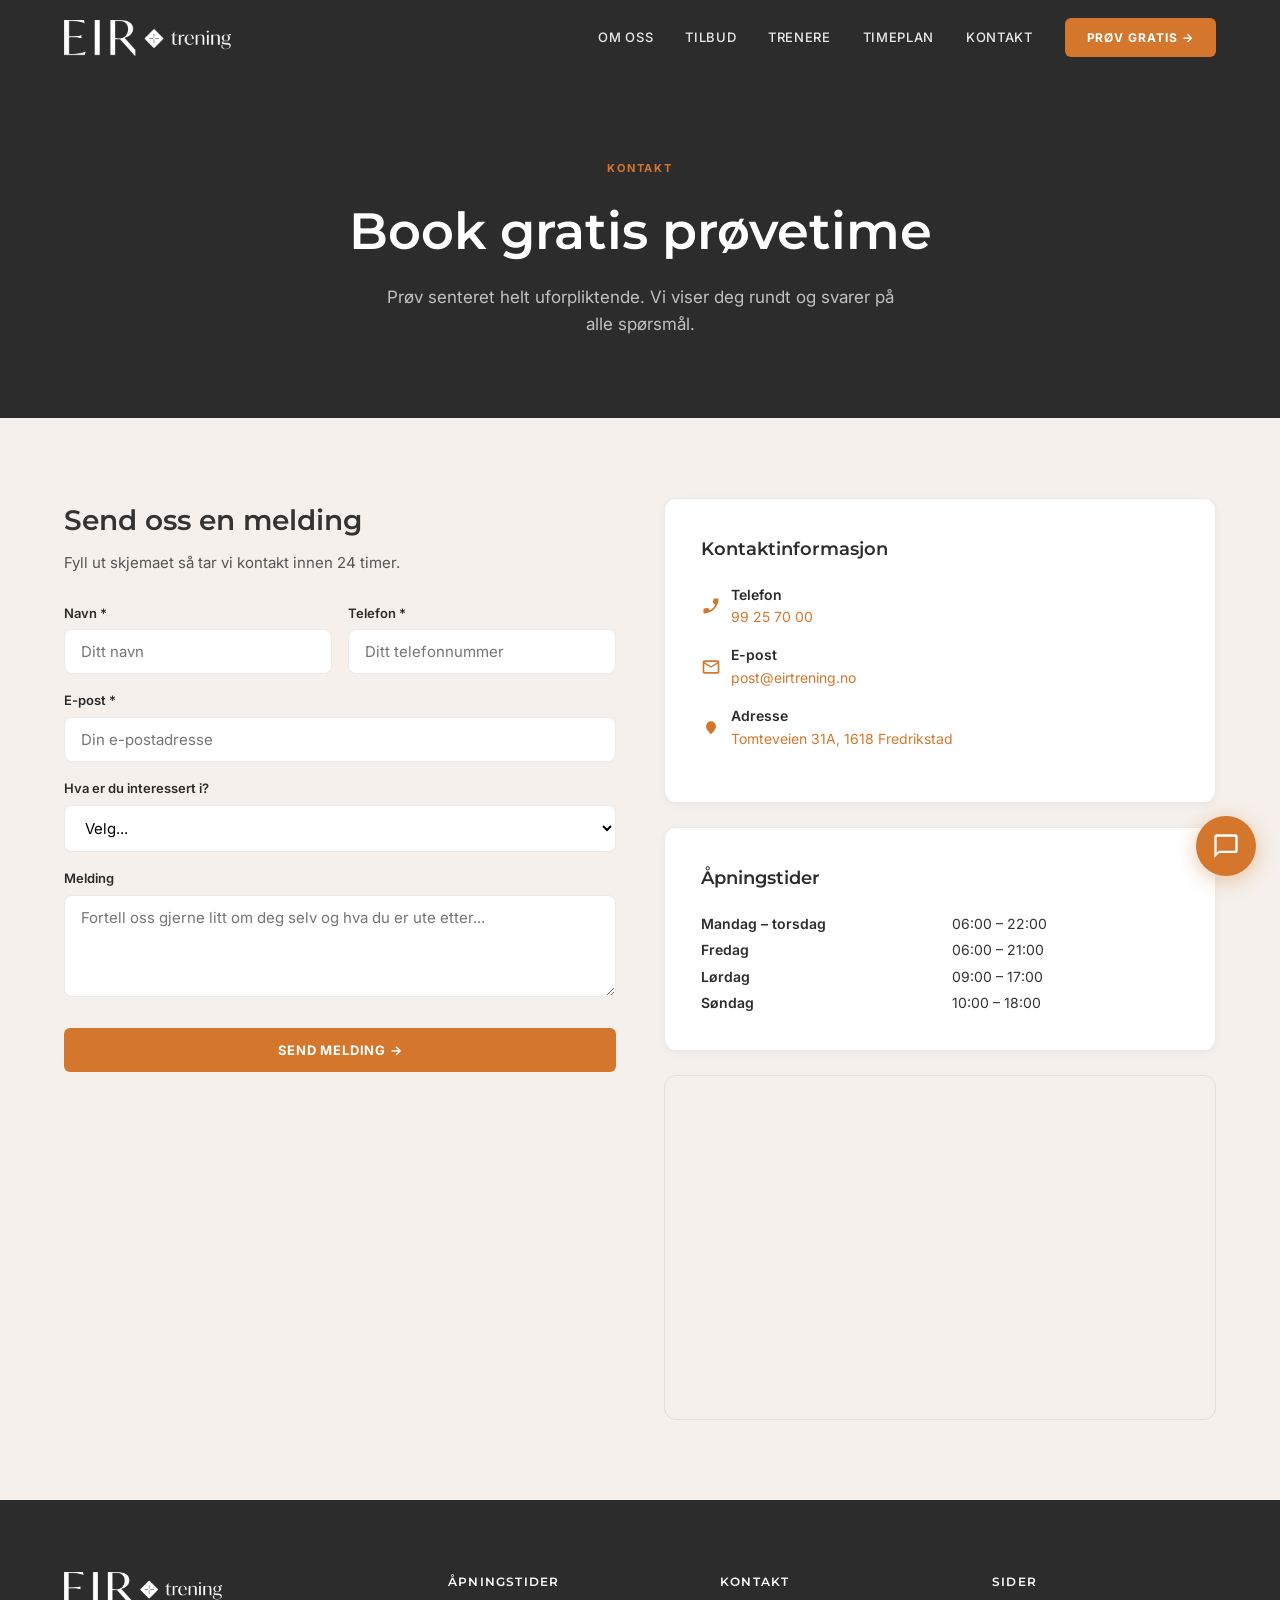
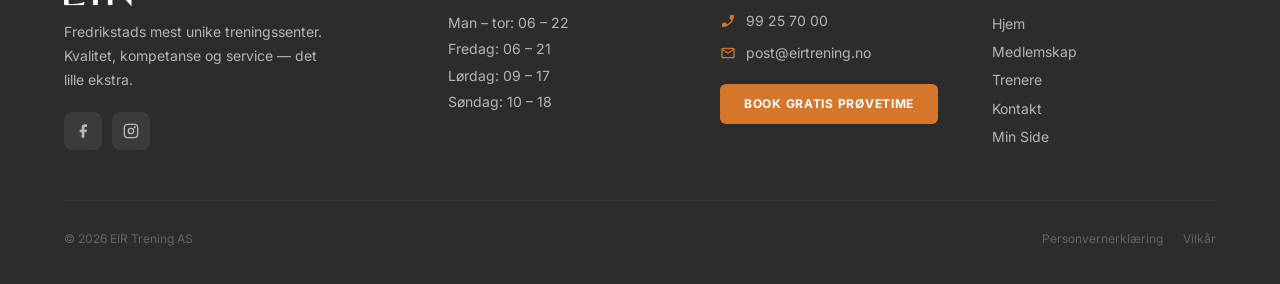
==== kontakt.html @ ba1e7f16 "Initial commit: EIR Trening website Premium gym website with homepage, pricing comparison, trainers " ====
<!DOCTYPE html>
<html lang="nb">
<head>
  <meta charset="UTF-8">
  <meta name="viewport" content="width=device-width, initial-scale=1.0">
  <title>Kontakt oss — EIR Trening</title>
  <meta name="description" content="Kontakt EIR Trening for gratis prøvetime og omvisning. Telefon 99 25 70 00. Tomteveien 31A, 1618 Fredrikstad.">
  <link rel="preconnect" href="https://fonts.googleapis.com">
  <link rel="preconnect" href="https://fonts.gstatic.com" crossorigin>
  <link href="https://fonts.googleapis.com/css2?family=Inter:wght@300;400;500;600;700&family=Montserrat:wght@400;500;600;700&display=swap" rel="stylesheet">
  <link rel="stylesheet" href="styles.css">
</head>
<body>

  <!-- NAVIGATION -->
  <nav class="nav scrolled" id="nav">
    <div class="nav-inner">
      <a href="index.html" class="nav-logo"><img src="eir logo.png" alt="EIR Trening"></a>
      <div class="nav-links" id="navLinks">
        <a href="index.html#om">Om oss</a>
        <a href="tilbud.html">Tilbud</a>
        <a href="trenere.html">Trenere</a>
        <a href="index.html#timeplan">Timeplan</a>
        <a href="kontakt.html">Kontakt</a>
        <a href="kontakt.html" class="nav-cta">Prøv gratis →</a>
      </div>
      <button class="nav-toggle" id="navToggle" aria-label="Meny"><span></span><span></span><span></span></button>
    </div>
  </nav>

  <!-- PAGE HERO -->
  <section class="page-hero">
    <div class="container">
      <span class="section-label" style="color:var(--orange)">Kontakt</span>
      <h1>Book gratis prøvetime</h1>
      <p>Prøv senteret helt uforpliktende. Vi viser deg rundt og svarer på alle spørsmål.</p>
    </div>
  </section>

  <!-- CONTACT SECTION -->
  <section class="contact-section">
    <div class="container">
      <div class="contact-grid">
        <!-- Form -->
        <div class="fade-up">
          <h2 style="font-family:var(--font-heading);font-size:28px;font-weight:600;margin-bottom:8px">Send oss en melding</h2>
          <p style="font-size:15px;color:var(--dark-soft);margin-bottom:28px">Fyll ut skjemaet så tar vi kontakt innen 24 timer.</p>
          <form class="contact-form" action="https://formspree.io/f/placeholder" method="POST">
            <div style="display:grid;grid-template-columns:1fr 1fr;gap:16px">
              <div>
                <label for="name">Navn *</label>
                <input type="text" id="name" name="name" required placeholder="Ditt navn">
              </div>
              <div>
                <label for="phone">Telefon *</label>
                <input type="tel" id="phone" name="phone" required placeholder="Ditt telefonnummer">
              </div>
            </div>
            <label for="email">E-post *</label>
            <input type="email" id="email" name="email" required placeholder="Din e-postadresse">
            <label for="interest">Hva er du interessert i?</label>
            <select id="interest" name="interest">
              <option value="">Velg...</option>
              <option value="Gratis prøvetime">Gratis prøvetime og omvisning</option>
              <option value="EIR Basis">EIR Basis-medlemskap</option>
              <option value="Personlig trening">Personlig trening (PT)</option>
              <option value="All Inclusive VIP">All Inclusive VIP</option>
              <option value="Gruppetimer">Gruppetimer</option>
              <option value="HYROX">HYROX Training Club</option>
              <option value="Bedriftstrening">Bedriftstrening</option>
              <option value="Annet">Annet spørsmål</option>
            </select>
            <label for="message">Melding</label>
            <textarea id="message" name="message" rows="4" placeholder="Fortell oss gjerne litt om deg selv og hva du er ute etter..."></textarea>
            <button type="submit" class="btn btn-primary" style="width:100%;justify-content:center;margin-top:8px">Send melding →</button>
          </form>
        </div>

        <!-- Info + Map -->
        <div class="fade-up" style="transition-delay:0.2s">
          <div class="contact-info-card">
            <h3>Kontaktinformasjon</h3>
            <div class="footer-contact-item" style="margin-bottom:16px">
              <svg viewBox="0 -960 960 960" style="width:20px;height:20px;fill:var(--orange)"><path d="M162-120q-18 0-30-12t-12-30v-162q0-13 9-23.5t23-14.5l138-28q14-2 28.5 2.5T342-374l94 94q38-22 72-48.5t65-57.5q33-32 60.5-66.5T681-524l-97-98q-8-8-11-19t-1-27l26-140q2-13 13-22.5t25-9.5h162q18 0 30 12t12 30q0 125-54.5 247T631-329Q531-229 409-174.5T162-120Z"/></svg>
              <div>
                <div style="font-weight:600;color:var(--dark)">Telefon</div>
                <a href="tel:99257000" style="color:var(--orange)">99 25 70 00</a>
              </div>
            </div>
            <div class="footer-contact-item" style="margin-bottom:16px">
              <svg viewBox="0 -960 960 960" style="width:20px;height:20px;fill:var(--orange)"><path d="M160-160q-33 0-56.5-23.5T80-240v-480q0-33 23.5-56.5T160-800h640q33 0 56.5 23.5T880-720v480q0 33-23.5 56.5T800-160H160Zm320-280L160-640v400h640v-400L480-440Zm0-80 320-200H160l320 200Z"/></svg>
              <div>
                <div style="font-weight:600;color:var(--dark)">E-post</div>
                <a href="mailto:post@eirtrening.no" style="color:var(--orange)">post@eirtrening.no</a>
              </div>
            </div>
            <div class="footer-contact-item" style="margin-bottom:16px">
              <svg viewBox="0 -960 960 960" style="width:20px;height:20px;fill:var(--orange)"><path d="M480-480q33 0 56.5-23.5T560-560q0-33-23.5-56.5T480-640q-33 0-56.5 23.5T400-560q0 33 23.5 56.5T480-480Zm0 294q122-112 181-203.5T720-552q0-109-69.5-178.5T480-800q-101 0-170.5 69.5T240-552q0 71 59 162.5T480-186Z"/></svg>
              <div>
                <div style="font-weight:600;color:var(--dark)">Adresse</div>
                <a href="https://www.google.com/maps/search/?api=1&query=EIR%20Trening%2C%20Tomteveien%2031A%2C%201618%20Fredrikstad" target="_blank" style="color:var(--orange)">Tomteveien 31A, 1618 Fredrikstad</a>
              </div>
            </div>
          </div>

          <div class="contact-info-card">
            <h3>Åpningstider</h3>
            <div style="display:grid;grid-template-columns:1fr 1fr;gap:4px 24px;font-size:14px">
              <span style="font-weight:600;color:var(--dark)">Mandag – torsdag</span><span>06:00 – 22:00</span>
              <span style="font-weight:600;color:var(--dark)">Fredag</span><span>06:00 – 21:00</span>
              <span style="font-weight:600;color:var(--dark)">Lørdag</span><span>09:00 – 17:00</span>
              <span style="font-weight:600;color:var(--dark)">Søndag</span><span>10:00 – 18:00</span>
            </div>
          </div>

          <div class="map-container">
            <iframe
              src="https://www.google.com/maps/embed?pb=!1m18!1m12!1m3!1d2048.5!2d10.964!3d59.218!2m3!1f0!2f0!3f0!3m2!1i1024!2i768!4f13.1!3m3!1m2!1s0x0%3A0x0!2sTomteveien%2031A%2C%201618%20Fredrikstad!5e0!3m2!1snb!2sno!4v1"
              allowfullscreen=""
              loading="lazy"
              referrerpolicy="no-referrer-when-downgrade"
              title="EIR Trening på Google Maps">
            </iframe>
          </div>
        </div>
      </div>
    </div>
  </section>

  <!-- FOOTER -->
  <footer class="footer">
    <div class="container">
      <div class="footer-grid">
        <div class="footer-brand">
          <img src="eir logo.png" alt="EIR Trening">
          <p>Fredrikstads mest unike treningssenter. Kvalitet, kompetanse og service — det lille ekstra.</p>
          <div class="footer-social">
            <a href="https://facebook.com/eirtrening" target="_blank" aria-label="Facebook"><svg viewBox="0 0 24 24"><path d="M18 2h-3a5 5 0 0 0-5 5v3H7v4h3v8h4v-8h3l1-4h-4V7a1 1 0 0 1 1-1h3z"/></svg></a>
            <a href="https://instagram.com/eirtrening" target="_blank" aria-label="Instagram"><svg viewBox="0 0 24 24"><rect x="2" y="2" width="20" height="20" rx="5" ry="5" fill="none" stroke="currentColor" stroke-width="2"/><circle cx="12" cy="12" r="4" fill="none" stroke="currentColor" stroke-width="2"/><circle cx="17.5" cy="6.5" r="1.5"/></svg></a>
          </div>
        </div>
        <div><h4>Åpningstider</h4><div class="footer-hours">Man – tor: 06 – 22<br>Fredag: 06 – 21<br>Lørdag: 09 – 17<br>Søndag: 10 – 18</div></div>
        <div>
          <h4>Kontakt</h4>
          <div class="footer-contact-item"><svg viewBox="0 -960 960 960"><path d="M162-120q-18 0-30-12t-12-30v-162q0-13 9-23.5t23-14.5l138-28q14-2 28.5 2.5T342-374l94 94q38-22 72-48.5t65-57.5q33-32 60.5-66.5T681-524l-97-98q-8-8-11-19t-1-27l26-140q2-13 13-22.5t25-9.5h162q18 0 30 12t12 30q0 125-54.5 247T631-329Q531-229 409-174.5T162-120Z"/></svg><a href="tel:99257000">99 25 70 00</a></div>
          <div class="footer-contact-item"><svg viewBox="0 -960 960 960"><path d="M160-160q-33 0-56.5-23.5T80-240v-480q0-33 23.5-56.5T160-800h640q33 0 56.5 23.5T880-720v480q0 33-23.5 56.5T800-160H160Zm320-280L160-640v400h640v-400L480-440Zm0-80 320-200H160l320 200Z"/></svg><a href="mailto:post@eirtrening.no">post@eirtrening.no</a></div>
          <div class="footer-cta"><a href="kontakt.html" class="btn btn-primary btn-sm">Book gratis prøvetime</a></div>
        </div>
        <div><h4>Sider</h4><div class="footer-links"><a href="index.html">Hjem</a><a href="tilbud.html">Medlemskap</a><a href="trenere.html">Trenere</a><a href="kontakt.html">Kontakt</a><a href="https://minside.eirtrening.no" target="_blank">Min Side</a></div></div>
      </div>
      <div class="footer-bottom">
        <p>&copy; 2026 EIR Trening AS</p>
        <div class="footer-bottom-links"><a href="#">Personvernerklæring</a><a href="#">Vilkår</a></div>
      </div>
    </div>
  </footer>

  <script>
    const nav = document.getElementById('nav');
    window.addEventListener('scroll', () => nav.classList.toggle('scrolled', window.scrollY > 50));
    const navToggle = document.getElementById('navToggle');
    const navLinks = document.getElementById('navLinks');
    navToggle.addEventListener('click', () => navLinks.classList.toggle('open'));
    navLinks.querySelectorAll('a').forEach(a => a.addEventListener('click', () => navLinks.classList.remove('open')));
    const observer = new IntersectionObserver((entries) => {
      entries.forEach(e => { if (e.isIntersecting) e.target.classList.add('visible'); });
    }, { threshold: 0.1, rootMargin: '0px 0px -40px 0px' });
    document.querySelectorAll('.fade-up').forEach(el => observer.observe(el));
  </script>
  <script src="chatbot.js"></script>

</body>
</html>
---- styles.css ----
/* ===== RESET & BASE ===== */
*, *::before, *::after { margin: 0; padding: 0; box-sizing: border-box; }

:root {
  --orange: #D4772C;
  --orange-dark: #b8621f;
  --orange-light: rgba(212, 119, 44, 0.1);
  --dark: #2C2C2C;
  --dark-soft: #555555;
  --text: #333333;
  --warm-bg: #F5F0EB;
  --warm-light: #FAF7F3;
  --white: #ffffff;
  --border: rgba(0,0,0,0.08);
  --font-body: 'Inter', -apple-system, sans-serif;
  --font-heading: 'Montserrat', -apple-system, sans-serif;
  --shadow-sm: 0 2px 8px rgba(0,0,0,0.04);
  --shadow-md: 0 4px 20px rgba(0,0,0,0.06);
  --shadow-lg: 0 8px 40px rgba(0,0,0,0.08);
  --radius: 12px;
}

html { scroll-behavior: smooth; }

body {
  font-family: var(--font-body);
  color: var(--text);
  background: var(--warm-bg);
  line-height: 1.6;
  -webkit-font-smoothing: antialiased;
  overflow-x: hidden;
}

img { max-width: 100%; height: auto; display: block; }
a { text-decoration: none; color: inherit; }
ul { list-style: none; }

.container {
  max-width: 1200px;
  margin: 0 auto;
  padding: 0 24px;
}

/* ===== ANIMATIONS ===== */
@keyframes fadeUp {
  from { opacity: 0; transform: translateY(30px); }
  to { opacity: 1; transform: translateY(0); }
}

.fade-up {
  opacity: 0;
  transform: translateY(30px);
  transition: opacity 0.7s ease, transform 0.7s ease;
}

.fade-up.visible {
  opacity: 1;
  transform: translateY(0);
}

/* ===== NAVIGATION ===== */
.nav {
  position: fixed;
  top: 0;
  left: 0;
  right: 0;
  z-index: 1000;
  padding: 18px 0;
  transition: all 0.4s ease;
}

.nav.scrolled {
  background: rgba(255, 255, 255, 0.97);
  backdrop-filter: blur(20px);
  padding: 10px 0;
  box-shadow: 0 1px 20px rgba(0,0,0,0.06);
}

.nav-inner {
  display: flex;
  align-items: center;
  justify-content: space-between;
  max-width: 1200px;
  margin: 0 auto;
  padding: 0 24px;
}

.nav-logo img {
  height: 36px;
  width: auto;
  transition: filter 0.3s;
}

.nav:not(.scrolled) .nav-logo img {
  filter: brightness(0) invert(1);
}

.nav-links {
  display: flex;
  align-items: center;
  gap: 32px;
}

.nav-links a {
  font-size: 13px;
  font-weight: 500;
  letter-spacing: 0.05em;
  text-transform: uppercase;
  color: rgba(255,255,255,0.9);
  transition: color 0.3s;
  position: relative;
}

.nav.scrolled .nav-links a {
  color: var(--text);
}

.nav-links a::after {
  content: '';
  position: absolute;
  bottom: -4px;
  left: 0;
  width: 0;
  height: 2px;
  background: var(--orange);
  transition: width 0.3s;
}

.nav-links a:hover::after {
  width: 100%;
}

.nav-cta {
  padding: 10px 22px !important;
  background: var(--orange) !important;
  color: var(--white) !important;
  border-radius: 6px;
  font-size: 12px !important;
  font-weight: 700 !important;
  letter-spacing: 0.08em !important;
  transition: background 0.3s, transform 0.2s !important;
}

.nav-cta:hover {
  background: var(--orange-dark) !important;
  transform: translateY(-1px);
}

.nav-cta::after { display: none !important; }

/* Mobile nav toggle */
.nav-toggle {
  display: none;
  flex-direction: column;
  gap: 5px;
  background: none;
  border: none;
  cursor: pointer;
  padding: 8px;
  z-index: 1001;
}

.nav-toggle span {
  display: block;
  width: 24px;
  height: 2px;
  background: var(--white);
  transition: all 0.3s;
}

.nav.scrolled .nav-toggle span {
  background: var(--dark);
}

/* ===== BUTTONS ===== */
.btn {
  display: inline-flex;
  align-items: center;
  gap: 8px;
  padding: 14px 32px;
  font-family: var(--font-body);
  font-size: 13px;
  font-weight: 700;
  letter-spacing: 0.06em;
  text-transform: uppercase;
  border-radius: 6px;
  transition: all 0.3s;
  cursor: pointer;
  border: none;
}

.btn-primary {
  background: var(--orange);
  color: var(--white);
}

.btn-primary:hover {
  background: var(--orange-dark);
  transform: translateY(-2px);
  box-shadow: 0 8px 30px rgba(212, 119, 44, 0.3);
}

.btn-outline {
  background: transparent;
  color: var(--white);
  border: 1.5px solid rgba(255,255,255,0.4);
}

.btn-outline:hover {
  border-color: var(--white);
  background: rgba(255,255,255,0.1);
}

.btn-outline-dark {
  background: transparent;
  color: var(--dark);
  border: 1.5px solid var(--border);
}

.btn-outline-dark:hover {
  border-color: var(--orange);
  color: var(--orange);
}

.btn-sm {
  padding: 10px 24px;
  font-size: 12px;
}

/* ===== HERO ===== */
.hero {
  position: relative;
  min-height: 100vh;
  display: flex;
  align-items: center;
  justify-content: center;
  text-align: center;
  color: var(--white);
  overflow: hidden;
}

.hero-bg {
  position: absolute;
  inset: 0;
  background:
    linear-gradient(180deg, rgba(44,44,44,0.45) 0%, rgba(44,44,44,0.65) 50%, rgba(44,44,44,0.85) 100%),
    url('https://images.unsplash.com/photo-1534438327276-14e5300c3a48?w=1920&q=80') center/cover no-repeat;
}

.hero-content {
  position: relative;
  z-index: 2;
  max-width: 800px;
  padding: 0 24px;
  animation: fadeUp 1s ease 0.3s both;
}

.hero-badge {
  display: inline-block;
  padding: 6px 20px;
  border: 1px solid rgba(255,255,255,0.25);
  border-radius: 30px;
  font-size: 11px;
  font-weight: 600;
  letter-spacing: 0.14em;
  text-transform: uppercase;
  margin-bottom: 28px;
  color: var(--orange);
}

.hero h1 {
  font-family: var(--font-heading);
  font-size: clamp(36px, 5.5vw, 64px);
  font-weight: 600;
  line-height: 1.15;
  margin-bottom: 20px;
  letter-spacing: -0.01em;
}

.hero h1 em {
  color: var(--orange);
  font-style: normal;
}

.hero p {
  font-size: clamp(15px, 1.8vw, 18px);
  font-weight: 300;
  line-height: 1.7;
  opacity: 0.85;
  max-width: 560px;
  margin: 0 auto 36px;
}

.hero-buttons {
  display: flex;
  gap: 14px;
  justify-content: center;
  flex-wrap: wrap;
}

.hero-scroll {
  position: absolute;
  bottom: 32px;
  left: 50%;
  transform: translateX(-50%);
  z-index: 2;
  display: flex;
  flex-direction: column;
  align-items: center;
  gap: 8px;
  color: rgba(255,255,255,0.4);
  font-size: 10px;
  letter-spacing: 0.12em;
  text-transform: uppercase;
}

.hero-scroll .line {
  width: 1px;
  height: 36px;
  background: linear-gradient(to bottom, rgba(255,255,255,0.4), transparent);
  animation: scrollPulse 2s ease infinite;
}

@keyframes scrollPulse {
  0%, 100% { opacity: 0.3; transform: scaleY(0.5); }
  50% { opacity: 1; transform: scaleY(1); }
}

/* ===== SECTION COMMON ===== */
.section-header {
  text-align: center;
  max-width: 600px;
  margin: 0 auto 56px;
}

.section-label {
  font-size: 11px;
  font-weight: 700;
  letter-spacing: 0.16em;
  text-transform: uppercase;
  color: var(--orange);
  margin-bottom: 12px;
  display: block;
}

.section-title {
  font-family: var(--font-heading);
  font-size: clamp(28px, 3.5vw, 44px);
  font-weight: 600;
  line-height: 1.2;
  margin-bottom: 14px;
  color: var(--dark);
  letter-spacing: -0.01em;
}

.section-title-light {
  color: var(--white);
}

.section-subtitle {
  font-size: 16px;
  line-height: 1.7;
  color: var(--dark-soft);
}

.section-subtitle-light {
  color: rgba(255,255,255,0.65);
}

/* ===== FORDELER (BENEFITS) ===== */
.benefits {
  padding: 100px 0;
  background: var(--white);
}

.benefits-grid {
  display: grid;
  grid-template-columns: repeat(3, 1fr);
  gap: 20px;
}

.benefit-card {
  padding: 32px 24px;
  text-align: center;
  border-radius: var(--radius);
  border: 1px solid var(--border);
  transition: all 0.3s;
}

.benefit-card:hover {
  transform: translateY(-4px);
  box-shadow: var(--shadow-md);
  border-color: rgba(212, 119, 44, 0.2);
}

.benefit-icon {
  width: 56px;
  height: 56px;
  display: flex;
  align-items: center;
  justify-content: center;
  background: var(--orange-light);
  border-radius: 14px;
  margin: 0 auto 16px;
  font-size: 26px;
}

.benefit-card h3 {
  font-family: var(--font-heading);
  font-size: 16px;
  font-weight: 600;
  margin-bottom: 8px;
  color: var(--dark);
}

.benefit-card p {
  font-size: 14px;
  line-height: 1.6;
  color: var(--dark-soft);
}

/* ===== FACILITIES GALLERY ===== */
.facilities {
  padding: 100px 0;
}

.facilities-grid {
  display: grid;
  grid-template-columns: repeat(3, 1fr);
  grid-template-rows: auto auto;
  gap: 16px;
}

.facility-item {
  position: relative;
  border-radius: var(--radius);
  overflow: hidden;
  aspect-ratio: 4/3;
  cursor: pointer;
}

.facility-item.tall {
  grid-row: span 2;
  aspect-ratio: auto;
}

.facility-item img {
  width: 100%;
  height: 100%;
  object-fit: cover;
  transition: transform 0.6s ease;
}

.facility-item:hover img {
  transform: scale(1.05);
}

.facility-overlay {
  position: absolute;
  inset: 0;
  background: linear-gradient(to top, rgba(44,44,44,0.8) 0%, transparent 50%);
  display: flex;
  align-items: flex-end;
  padding: 24px;
  opacity: 0;
  transition: opacity 0.3s;
}

.facility-item:hover .facility-overlay {
  opacity: 1;
}

.facility-overlay span {
  color: var(--white);
  font-family: var(--font-heading);
  font-size: 15px;
  font-weight: 600;
  letter-spacing: 0.02em;
}

/* ===== MEMBERSHIP / PRICING ===== */
.membership {
  padding: 100px 0;
  background: var(--white);
}

.pricing-cards {
  display: grid;
  grid-template-columns: repeat(3, 1fr);
  gap: 24px;
}

.pricing-card {
  padding: 40px 32px;
  border: 1px solid var(--border);
  border-radius: var(--radius);
  position: relative;
  transition: all 0.3s;
  background: var(--white);
}

.pricing-card:hover {
  transform: translateY(-4px);
  box-shadow: var(--shadow-lg);
}

.pricing-card.featured {
  border-color: var(--orange);
  box-shadow: 0 0 0 1px var(--orange);
}

.pricing-badge {
  position: absolute;
  top: -12px;
  left: 50%;
  transform: translateX(-50%);
  padding: 4px 16px;
  background: var(--orange);
  color: var(--white);
  font-size: 11px;
  font-weight: 700;
  letter-spacing: 0.06em;
  text-transform: uppercase;
  border-radius: 20px;
  white-space: nowrap;
}

.pricing-card h3 {
  font-family: var(--font-heading);
  font-size: 22px;
  font-weight: 600;
  margin-bottom: 4px;
  color: var(--dark);
}

.pricing-card .price {
  font-family: var(--font-heading);
  font-size: 36px;
  font-weight: 700;
  color: var(--orange);
  margin: 16px 0 4px;
}

.pricing-card .price span {
  font-size: 15px;
  font-weight: 400;
  color: var(--dark-soft);
}

.pricing-card .price-sub {
  font-size: 13px;
  color: var(--dark-soft);
  margin-bottom: 24px;
}

.pricing-features {
  margin-bottom: 28px;
}

.pricing-features li {
  display: flex;
  align-items: center;
  gap: 10px;
  padding: 8px 0;
  font-size: 14px;
  color: var(--text);
  border-bottom: 1px solid rgba(0,0,0,0.04);
}

.pricing-features li:last-child {
  border-bottom: none;
}

.check {
  color: var(--orange);
  font-weight: 700;
  font-size: 16px;
  flex-shrink: 0;
}

.pricing-card .btn {
  width: 100%;
  justify-content: center;
}

/* ===== TESTIMONIALS ===== */
.testimonials {
  padding: 100px 0;
}

.testimonials-grid {
  display: grid;
  grid-template-columns: repeat(3, 1fr);
  gap: 24px;
}

.testimonial-card {
  padding: 36px 28px;
  background: var(--white);
  border-radius: var(--radius);
  box-shadow: var(--shadow-sm);
  border: 1px solid var(--border);
}

.testimonial-stars {
  color: var(--orange);
  font-size: 16px;
  letter-spacing: 2px;
  margin-bottom: 16px;
}

.testimonial-card blockquote {
  font-size: 15px;
  line-height: 1.7;
  color: var(--text);
  margin-bottom: 20px;
  font-style: italic;
}

.testimonial-author {
  display: flex;
  align-items: center;
  gap: 12px;
}

.testimonial-avatar {
  width: 44px;
  height: 44px;
  border-radius: 50%;
  background: var(--orange-light);
  display: flex;
  align-items: center;
  justify-content: center;
  font-family: var(--font-heading);
  font-weight: 600;
  font-size: 16px;
  color: var(--orange);
}

.testimonial-name {
  font-weight: 600;
  font-size: 14px;
  color: var(--dark);
}

.testimonial-role {
  font-size: 12px;
  color: var(--dark-soft);
}

/* ===== HYROX BANNER ===== */
.hyrox {
  padding: 100px 0;
  background: var(--dark);
  color: var(--white);
  position: relative;
  overflow: hidden;
}

.hyrox::before {
  content: '';
  position: absolute;
  inset: 0;
  background: url('https://images.unsplash.com/photo-1599058917212-d750089bc07e?w=1920&q=80') center/cover no-repeat;
  opacity: 0.12;
}

.hyrox-inner {
  position: relative;
  z-index: 2;
  display: flex;
  align-items: center;
  gap: 60px;
}

.hyrox-text {
  flex: 1;
}

.hyrox-badge {
  display: inline-block;
  padding: 6px 18px;
  background: var(--orange);
  border-radius: 4px;
  font-size: 12px;
  font-weight: 700;
  letter-spacing: 0.1em;
  text-transform: uppercase;
  margin-bottom: 20px;
}

.hyrox h2 {
  font-family: var(--font-heading);
  font-size: clamp(28px, 3.5vw, 42px);
  font-weight: 600;
  margin-bottom: 16px;
  line-height: 1.2;
}

.hyrox p {
  font-size: 16px;
  line-height: 1.7;
  opacity: 0.7;
  margin-bottom: 28px;
  max-width: 480px;
}

.hyrox-image {
  flex: 0 0 400px;
  border-radius: var(--radius);
  overflow: hidden;
  aspect-ratio: 4/3;
}

.hyrox-image img {
  width: 100%;
  height: 100%;
  object-fit: cover;
}

/* ===== CTA BANNER ===== */
.cta-banner {
  padding: 80px 0;
  background: var(--orange);
  text-align: center;
  color: var(--white);
}

.cta-banner h2 {
  font-family: var(--font-heading);
  font-size: clamp(28px, 3.5vw, 40px);
  font-weight: 600;
  margin-bottom: 12px;
}

.cta-banner p {
  font-size: 16px;
  opacity: 0.9;
  margin-bottom: 28px;
}

.cta-banner .btn {
  background: var(--white);
  color: var(--orange);
  font-weight: 700;
}

.cta-banner .btn:hover {
  background: var(--dark);
  color: var(--white);
  transform: translateY(-2px);
}

.cta-contact {
  margin-top: 24px;
  display: flex;
  justify-content: center;
  gap: 32px;
  font-size: 14px;
  opacity: 0.9;
}

.cta-contact a {
  display: flex;
  align-items: center;
  gap: 6px;
}

.cta-contact svg {
  width: 16px;
  height: 16px;
  fill: currentColor;
}

/* ===== FOOTER ===== */
.footer {
  padding: 72px 0 36px;
  background: var(--dark);
  color: rgba(255,255,255,0.65);
}

.footer-grid {
  display: grid;
  grid-template-columns: 1.5fr 1fr 1fr 1fr;
  gap: 48px;
  margin-bottom: 48px;
}

.footer-brand img {
  height: 34px;
  width: auto;
  margin-bottom: 14px;
  filter: brightness(0) invert(1);
}

.footer-brand p {
  font-size: 14px;
  line-height: 1.7;
  max-width: 260px;
  margin-bottom: 20px;
}

.footer h4 {
  font-family: var(--font-heading);
  font-size: 12px;
  font-weight: 600;
  letter-spacing: 0.1em;
  text-transform: uppercase;
  color: var(--white);
  margin-bottom: 18px;
}

.footer-links a {
  display: block;
  font-size: 14px;
  padding: 3px 0;
  transition: color 0.3s;
}

.footer-links a:hover {
  color: var(--orange);
}

.footer-contact-item {
  display: flex;
  align-items: center;
  gap: 10px;
  font-size: 14px;
  margin-bottom: 10px;
}

.footer-contact-item svg {
  flex-shrink: 0;
  width: 16px;
  height: 16px;
  fill: var(--orange);
}

.footer-contact-item a:hover {
  color: var(--orange);
}

.footer-hours {
  font-size: 14px;
  line-height: 1.9;
}

.footer-cta {
  margin-top: 20px;
}

.footer-bottom {
  padding-top: 28px;
  border-top: 1px solid rgba(255,255,255,0.08);
  display: flex;
  align-items: center;
  justify-content: space-between;
  flex-wrap: wrap;
  gap: 16px;
}

.footer-bottom p {
  font-size: 12px;
  opacity: 0.4;
}

.footer-bottom-links {
  display: flex;
  gap: 20px;
  font-size: 12px;
  opacity: 0.4;
}

.footer-bottom-links a:hover {
  opacity: 1;
  color: var(--orange);
}

.footer-social {
  display: flex;
  gap: 10px;
}

.footer-social a {
  width: 38px;
  height: 38px;
  display: flex;
  align-items: center;
  justify-content: center;
  background: rgba(255,255,255,0.07);
  border-radius: 8px;
  transition: all 0.3s;
}

.footer-social a:hover {
  background: var(--orange);
}

.footer-social svg {
  width: 16px;
  height: 16px;
  fill: currentColor;
}

/* ===== PAGE HERO (inner pages) ===== */
.page-hero {
  padding: 160px 0 80px;
  background: var(--dark);
  color: var(--white);
  text-align: center;
}

.page-hero h1 {
  font-family: var(--font-heading);
  font-size: clamp(32px, 4vw, 52px);
  font-weight: 600;
  margin-bottom: 12px;
}

.page-hero p {
  font-size: 17px;
  opacity: 0.7;
  max-width: 520px;
  margin: 0 auto;
}

/* ===== COMPARISON TABLE (tilbud) ===== */
.comparison {
  padding: 80px 0;
  background: var(--white);
}

.comparison-table-wrapper {
  overflow-x: auto;
  border-radius: var(--radius);
  border: 1px solid var(--border);
}

.comparison-table {
  width: 100%;
  border-collapse: collapse;
  font-size: 14px;
  min-width: 900px;
}

.comparison-table thead th {
  padding: 20px 16px;
  text-align: center;
  font-family: var(--font-heading);
  font-size: 13px;
  font-weight: 600;
  color: var(--dark);
  background: var(--warm-light);
  border-bottom: 2px solid var(--border);
}

.comparison-table thead th.popular {
  background: var(--orange);
  color: var(--white);
  position: relative;
}

.comparison-table thead th:first-child {
  text-align: left;
  font-size: 12px;
  color: var(--dark-soft);
}

.comparison-table thead .price-row th {
  padding: 12px 16px 20px;
  font-size: 20px;
  font-weight: 700;
  color: var(--orange);
  background: var(--white);
  border-bottom: 2px solid var(--border);
}

.comparison-table thead .price-row th.popular {
  color: var(--orange);
  background: rgba(212, 119, 44, 0.05);
}

.comparison-table thead .price-row th:first-child {
  font-size: 12px;
  color: var(--dark-soft);
  font-weight: 400;
}

.comparison-table tbody td {
  padding: 12px 16px;
  text-align: center;
  border-bottom: 1px solid rgba(0,0,0,0.04);
}

.comparison-table tbody td:first-child {
  text-align: left;
  font-weight: 500;
  color: var(--dark);
}

.comparison-table tbody td.popular-col {
  background: rgba(212, 119, 44, 0.03);
}

.comparison-table tbody tr:hover {
  background: rgba(0,0,0,0.01);
}

.table-check { color: var(--orange); font-weight: 700; }
.table-cross { color: #ccc; }

/* ===== FAQ ===== */
.faq {
  padding: 80px 0;
}

.faq-list {
  max-width: 720px;
  margin: 0 auto;
}

.faq-item {
  border-bottom: 1px solid var(--border);
}

.faq-question {
  width: 100%;
  display: flex;
  justify-content: space-between;
  align-items: center;
  padding: 20px 0;
  background: none;
  border: none;
  cursor: pointer;
  font-family: var(--font-body);
  font-size: 16px;
  font-weight: 600;
  color: var(--dark);
  text-align: left;
}

.faq-question:hover {
  color: var(--orange);
}

.faq-icon {
  font-size: 22px;
  color: var(--orange);
  transition: transform 0.3s;
  flex-shrink: 0;
  margin-left: 16px;
}

.faq-item.open .faq-icon {
  transform: rotate(45deg);
}

.faq-answer {
  max-height: 0;
  overflow: hidden;
  transition: max-height 0.3s ease;
}

.faq-answer-inner {
  padding: 0 0 20px;
  font-size: 15px;
  line-height: 1.7;
  color: var(--dark-soft);
}

/* ===== TRAINER CARDS ===== */
.trainers {
  padding: 80px 0;
}

.trainers-grid {
  display: grid;
  grid-template-columns: repeat(3, 1fr);
  gap: 24px;
}

.trainer-card {
  background: var(--white);
  border-radius: var(--radius);
  overflow: hidden;
  border: 1px solid var(--border);
  transition: all 0.3s;
}

.trainer-card:hover {
  transform: translateY(-4px);
  box-shadow: var(--shadow-md);
}

.trainer-image {
  aspect-ratio: 3/4;
  overflow: hidden;
  background: var(--warm-bg);
}

.trainer-image img {
  width: 100%;
  height: 100%;
  object-fit: cover;
}

.trainer-info {
  padding: 24px;
}

.trainer-info h3 {
  font-family: var(--font-heading);
  font-size: 18px;
  font-weight: 600;
  color: var(--dark);
  margin-bottom: 4px;
}

.trainer-info .trainer-title {
  font-size: 13px;
  color: var(--orange);
  font-weight: 600;
  text-transform: uppercase;
  letter-spacing: 0.04em;
  margin-bottom: 12px;
}

.trainer-info p {
  font-size: 14px;
  line-height: 1.6;
  color: var(--dark-soft);
  margin-bottom: 16px;
}

.trainer-tags {
  display: flex;
  flex-wrap: wrap;
  gap: 6px;
  margin-bottom: 16px;
}

.trainer-tag {
  padding: 4px 10px;
  background: var(--orange-light);
  border-radius: 4px;
  font-size: 11px;
  font-weight: 600;
  color: var(--orange);
}

/* ===== CONTACT PAGE ===== */
.contact-section {
  padding: 80px 0;
}

.contact-grid {
  display: grid;
  grid-template-columns: 1fr 1fr;
  gap: 48px;
}

.contact-form label {
  display: block;
  font-size: 13px;
  font-weight: 600;
  color: var(--dark);
  margin-bottom: 6px;
}

.contact-form input,
.contact-form select,
.contact-form textarea {
  width: 100%;
  padding: 12px 16px;
  border: 1.5px solid var(--border);
  border-radius: 8px;
  font-family: var(--font-body);
  font-size: 15px;
  margin-bottom: 16px;
  transition: border-color 0.3s;
  outline: none;
  background: var(--white);
}

.contact-form input:focus,
.contact-form select:focus,
.contact-form textarea:focus {
  border-color: var(--orange);
}

.contact-form textarea {
  resize: vertical;
  min-height: 100px;
}

.contact-info-card {
  background: var(--white);
  border-radius: var(--radius);
  padding: 36px;
  box-shadow: var(--shadow-sm);
  border: 1px solid var(--border);
  margin-bottom: 24px;
}

.contact-info-card h3 {
  font-family: var(--font-heading);
  font-size: 18px;
  font-weight: 600;
  margin-bottom: 20px;
  color: var(--dark);
}

.map-container {
  border-radius: var(--radius);
  overflow: hidden;
  aspect-ratio: 16/10;
  border: 1px solid var(--border);
}

.map-container iframe {
  width: 100%;
  height: 100%;
  border: 0;
}

/* ===== CHATBOT ===== */
.chatbot-toggle {
  position: fixed;
  bottom: 24px;
  right: 24px;
  width: 60px;
  height: 60px;
  border-radius: 50%;
  background: var(--orange);
  color: var(--white);
  border: none;
  cursor: pointer;
  box-shadow: 0 4px 20px rgba(212, 119, 44, 0.4);
  display: flex;
  align-items: center;
  justify-content: center;
  z-index: 9999;
  transition: transform 0.3s, background 0.3s;
}

.chatbot-toggle:hover {
  transform: scale(1.05);
  background: var(--orange-dark);
}

.chatbot-toggle svg {
  width: 28px;
  height: 28px;
  fill: currentColor;
}

.chatbot-window {
  position: fixed;
  bottom: 96px;
  right: 24px;
  width: 380px;
  max-height: 520px;
  background: var(--white);
  border-radius: 16px;
  box-shadow: 0 12px 48px rgba(0,0,0,0.15);
  z-index: 9998;
  display: none;
  flex-direction: column;
  overflow: hidden;
  border: 1px solid var(--border);
}

.chatbot-window.open {
  display: flex;
}

.chatbot-header {
  padding: 18px 20px;
  background: var(--dark);
  color: var(--white);
  display: flex;
  align-items: center;
  gap: 12px;
}

.chatbot-header-avatar {
  width: 36px;
  height: 36px;
  border-radius: 50%;
  background: var(--orange);
  display: flex;
  align-items: center;
  justify-content: center;
  font-size: 18px;
}

.chatbot-header-info h4 {
  font-size: 14px;
  font-weight: 600;
}

.chatbot-header-info span {
  font-size: 11px;
  opacity: 0.6;
}

.chatbot-messages {
  flex: 1;
  overflow-y: auto;
  padding: 16px;
  display: flex;
  flex-direction: column;
  gap: 12px;
  max-height: 340px;
}

.chat-message {
  max-width: 85%;
  padding: 12px 16px;
  border-radius: 12px;
  font-size: 14px;
  line-height: 1.6;
}

.chat-bot {
  background: var(--warm-light);
  color: var(--text);
  align-self: flex-start;
  border-bottom-left-radius: 4px;
}

.chat-user {
  background: var(--orange);
  color: var(--white);
  align-self: flex-end;
  border-bottom-right-radius: 4px;
}

.chatbot-input {
  display: flex;
  gap: 8px;
  padding: 12px 16px;
  border-top: 1px solid var(--border);
}

.chatbot-input input {
  flex: 1;
  padding: 10px 14px;
  border: 1.5px solid var(--border);
  border-radius: 8px;
  font-family: var(--font-body);
  font-size: 14px;
  outline: none;
}

.chatbot-input input:focus {
  border-color: var(--orange);
}

.chatbot-input button {
  padding: 10px 16px;
  background: var(--orange);
  color: var(--white);
  border: none;
  border-radius: 8px;
  cursor: pointer;
  font-weight: 600;
  font-size: 13px;
  transition: background 0.3s;
}

.chatbot-input button:hover {
  background: var(--orange-dark);
}

/* ===== RESPONSIVE ===== */
@media (max-width: 1024px) {
  .benefits-grid { grid-template-columns: repeat(2, 1fr); }
  .pricing-cards { grid-template-columns: 1fr; max-width: 480px; margin: 0 auto; }
  .testimonials-grid { grid-template-columns: 1fr; max-width: 480px; margin: 0 auto; }
  .hyrox-inner { flex-direction: column; text-align: center; }
  .hyrox p { margin-left: auto; margin-right: auto; }
  .hyrox-image { flex: none; width: 100%; max-width: 500px; margin: 0 auto; }
  .footer-grid { grid-template-columns: repeat(2, 1fr); }
  .trainers-grid { grid-template-columns: repeat(2, 1fr); }
  .contact-grid { grid-template-columns: 1fr; }
}

@media (max-width: 768px) {
  .nav-links {
    display: none;
    position: fixed;
    top: 0;
    left: 0;
    right: 0;
    bottom: 0;
    background: rgba(44,44,44,0.98);
    backdrop-filter: blur(10px);
    flex-direction: column;
    justify-content: center;
    gap: 28px;
    z-index: 999;
  }

  .nav-links.open { display: flex; }

  .nav-links a {
    font-size: 18px;
    color: var(--white) !important;
  }

  .nav-toggle { display: flex; }

  .benefits-grid { grid-template-columns: 1fr; }
  .facilities-grid { grid-template-columns: 1fr 1fr; }
  .facility-item.tall { grid-row: auto; aspect-ratio: 4/3; }
  .footer-grid { grid-template-columns: 1fr; gap: 28px; }
  .footer-bottom { flex-direction: column; text-align: center; }
  .hero-buttons { flex-direction: column; align-items: center; }
  .cta-contact { flex-direction: column; gap: 12px; }
  .trainers-grid { grid-template-columns: 1fr; max-width: 400px; margin: 0 auto; }

  .chatbot-window {
    bottom: 0;
    right: 0;
    left: 0;
    width: 100%;
    max-height: 100vh;
    border-radius: 16px 16px 0 0;
  }
}
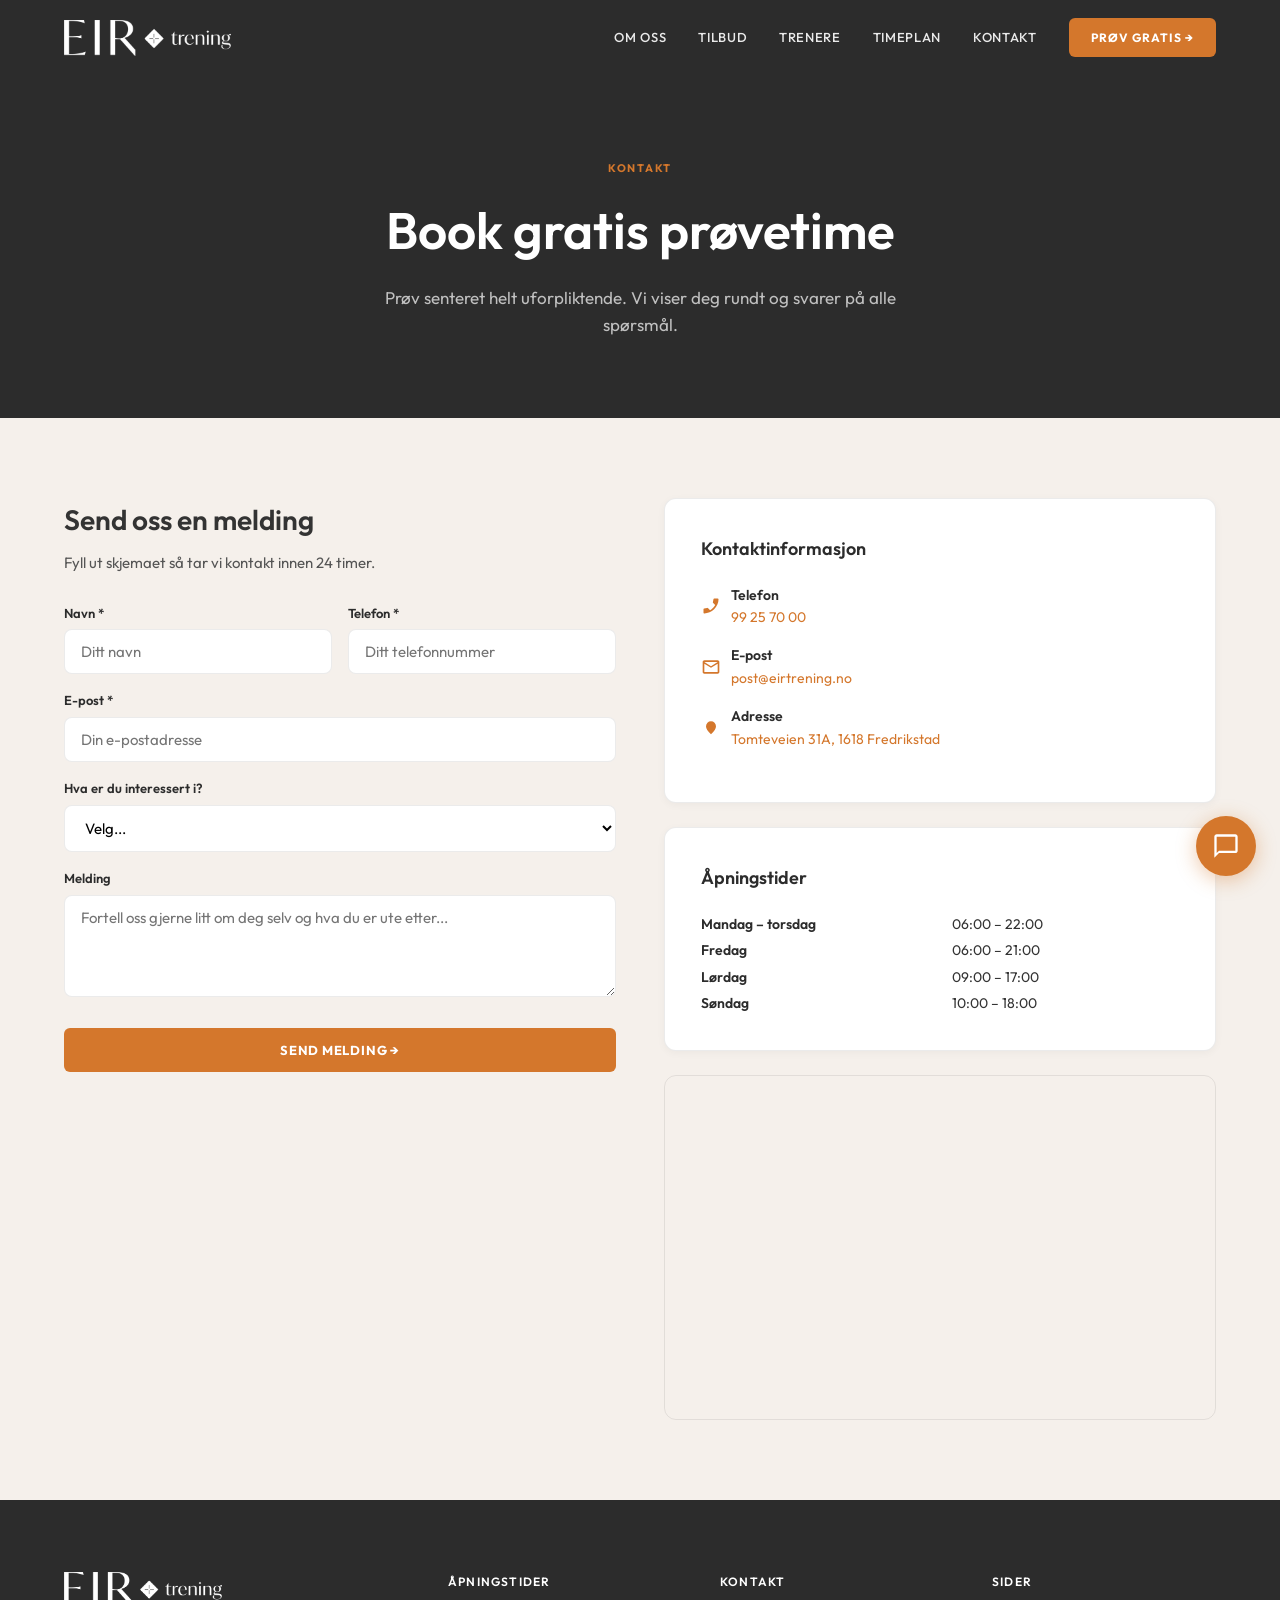
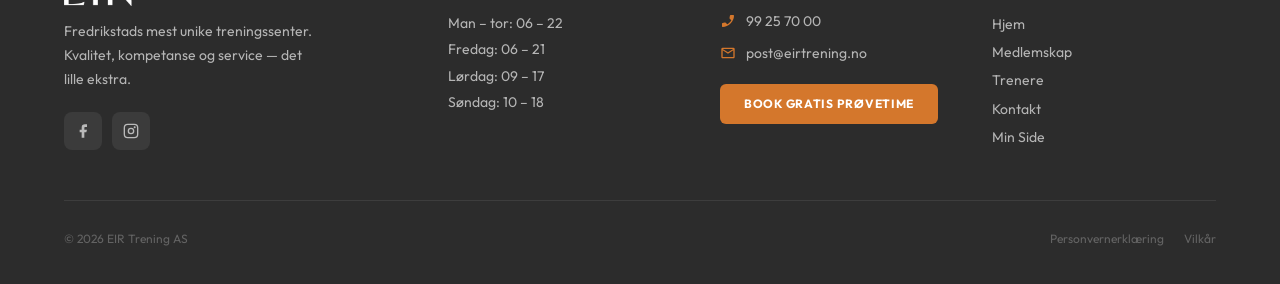
==== commit 47b192a9: "Replace placeholders with real EIR images, Outfit font, glassmorphism benefit cards - Swapped all Un" ====
--- a/kontakt.html
+++ b/kontakt.html
@@ -7,7 +7,7 @@
   <meta name="description" content="Kontakt EIR Trening for gratis prøvetime og omvisning. Telefon 99 25 70 00. Tomteveien 31A, 1618 Fredrikstad.">
   <link rel="preconnect" href="https://fonts.googleapis.com">
   <link rel="preconnect" href="https://fonts.gstatic.com" crossorigin>
-  <link href="https://fonts.googleapis.com/css2?family=Inter:wght@300;400;500;600;700&family=Montserrat:wght@400;500;600;700&display=swap" rel="stylesheet">
+  <link href="https://fonts.googleapis.com/css2?family=Outfit:wght@300;400;500;600;700&display=swap" rel="stylesheet">
   <link rel="stylesheet" href="styles.css">
 </head>
 <body>
--- a/styles.css
+++ b/styles.css
@@ -12,8 +12,8 @@
   --warm-light: #FAF7F3;
   --white: #ffffff;
   --border: rgba(0,0,0,0.08);
-  --font-body: 'Inter', -apple-system, sans-serif;
-  --font-heading: 'Montserrat', -apple-system, sans-serif;
+  --font-body: 'Outfit', -apple-system, sans-serif;
+  --font-heading: 'Outfit', -apple-system, sans-serif;
   --shadow-sm: 0 2px 8px rgba(0,0,0,0.04);
   --shadow-md: 0 4px 20px rgba(0,0,0,0.06);
   --shadow-lg: 0 8px 40px rgba(0,0,0,0.08);
@@ -243,8 +243,8 @@
   position: absolute;
   inset: 0;
   background:
-    linear-gradient(180deg, rgba(44,44,44,0.45) 0%, rgba(44,44,44,0.65) 50%, rgba(44,44,44,0.85) 100%),
-    url('https://images.unsplash.com/photo-1534438327276-14e5300c3a48?w=1920&q=80') center/cover no-repeat;
+    linear-gradient(180deg, rgba(44,44,44,0.4) 0%, rgba(44,44,44,0.6) 50%, rgba(44,44,44,0.85) 100%),
+    url('images/eir bilde.jpg') center/cover no-repeat;
 }
 
 .hero-content {
@@ -370,8 +370,24 @@
 /* ===== FORDELER (BENEFITS) ===== */
 .benefits {
   padding: 100px 0;
-  background: var(--white);
-}
+  background: var(--dark);
+  position: relative;
+  overflow: hidden;
+}
+
+.benefits::before {
+  content: '';
+  position: absolute;
+  top: -50%;
+  left: -20%;
+  width: 60%;
+  height: 200%;
+  background: radial-gradient(ellipse, rgba(212, 119, 44, 0.08) 0%, transparent 70%);
+  pointer-events: none;
+}
+
+.benefits .section-title { color: var(--white); }
+.benefits .section-subtitle { color: rgba(255,255,255,0.6); }
 
 .benefits-grid {
   display: grid;
@@ -382,15 +398,34 @@
 .benefit-card {
   padding: 32px 24px;
   text-align: center;
-  border-radius: var(--radius);
-  border: 1px solid var(--border);
-  transition: all 0.3s;
+  border-radius: 16px;
+  background: linear-gradient(135deg, rgba(212, 119, 44, 0.12) 0%, rgba(212, 119, 44, 0.04) 100%);
+  border: 1px solid rgba(212, 119, 44, 0.18);
+  backdrop-filter: blur(12px);
+  -webkit-backdrop-filter: blur(12px);
+  transition: all 0.4s ease;
+  position: relative;
+  overflow: hidden;
+}
+
+.benefit-card::before {
+  content: '';
+  position: absolute;
+  inset: 0;
+  border-radius: 16px;
+  background: linear-gradient(135deg, rgba(212, 119, 44, 0.06) 0%, transparent 60%);
+  opacity: 0;
+  transition: opacity 0.4s;
 }
 
 .benefit-card:hover {
-  transform: translateY(-4px);
-  box-shadow: var(--shadow-md);
-  border-color: rgba(212, 119, 44, 0.2);
+  transform: translateY(-6px);
+  border-color: rgba(212, 119, 44, 0.35);
+  box-shadow: 0 12px 40px rgba(212, 119, 44, 0.15), 0 0 0 1px rgba(212, 119, 44, 0.1);
+}
+
+.benefit-card:hover::before {
+  opacity: 1;
 }
 
 .benefit-icon {
@@ -399,10 +434,21 @@
   display: flex;
   align-items: center;
   justify-content: center;
-  background: var(--orange-light);
+  background: linear-gradient(135deg, rgba(212, 119, 44, 0.2) 0%, rgba(212, 119, 44, 0.08) 100%);
   border-radius: 14px;
   margin: 0 auto 16px;
-  font-size: 26px;
+  position: relative;
+  z-index: 1;
+}
+
+.benefit-icon svg {
+  width: 28px;
+  height: 28px;
+  fill: none;
+  stroke: var(--orange);
+  stroke-width: 1.8;
+  stroke-linecap: round;
+  stroke-linejoin: round;
 }
 
 .benefit-card h3 {
@@ -410,13 +456,17 @@
   font-size: 16px;
   font-weight: 600;
   margin-bottom: 8px;
-  color: var(--dark);
+  color: var(--white);
+  position: relative;
+  z-index: 1;
 }
 
 .benefit-card p {
   font-size: 14px;
   line-height: 1.6;
-  color: var(--dark-soft);
+  color: rgba(255,255,255,0.6);
+  position: relative;
+  z-index: 1;
 }
 
 /* ===== FACILITIES GALLERY ===== */
@@ -661,8 +711,8 @@
   content: '';
   position: absolute;
   inset: 0;
-  background: url('https://images.unsplash.com/photo-1599058917212-d750089bc07e?w=1920&q=80') center/cover no-repeat;
-  opacity: 0.12;
+  background: url('images/eir bilde 5.jpg') center/cover no-repeat;
+  opacity: 0.1;
 }
 
 .hyrox-inner {
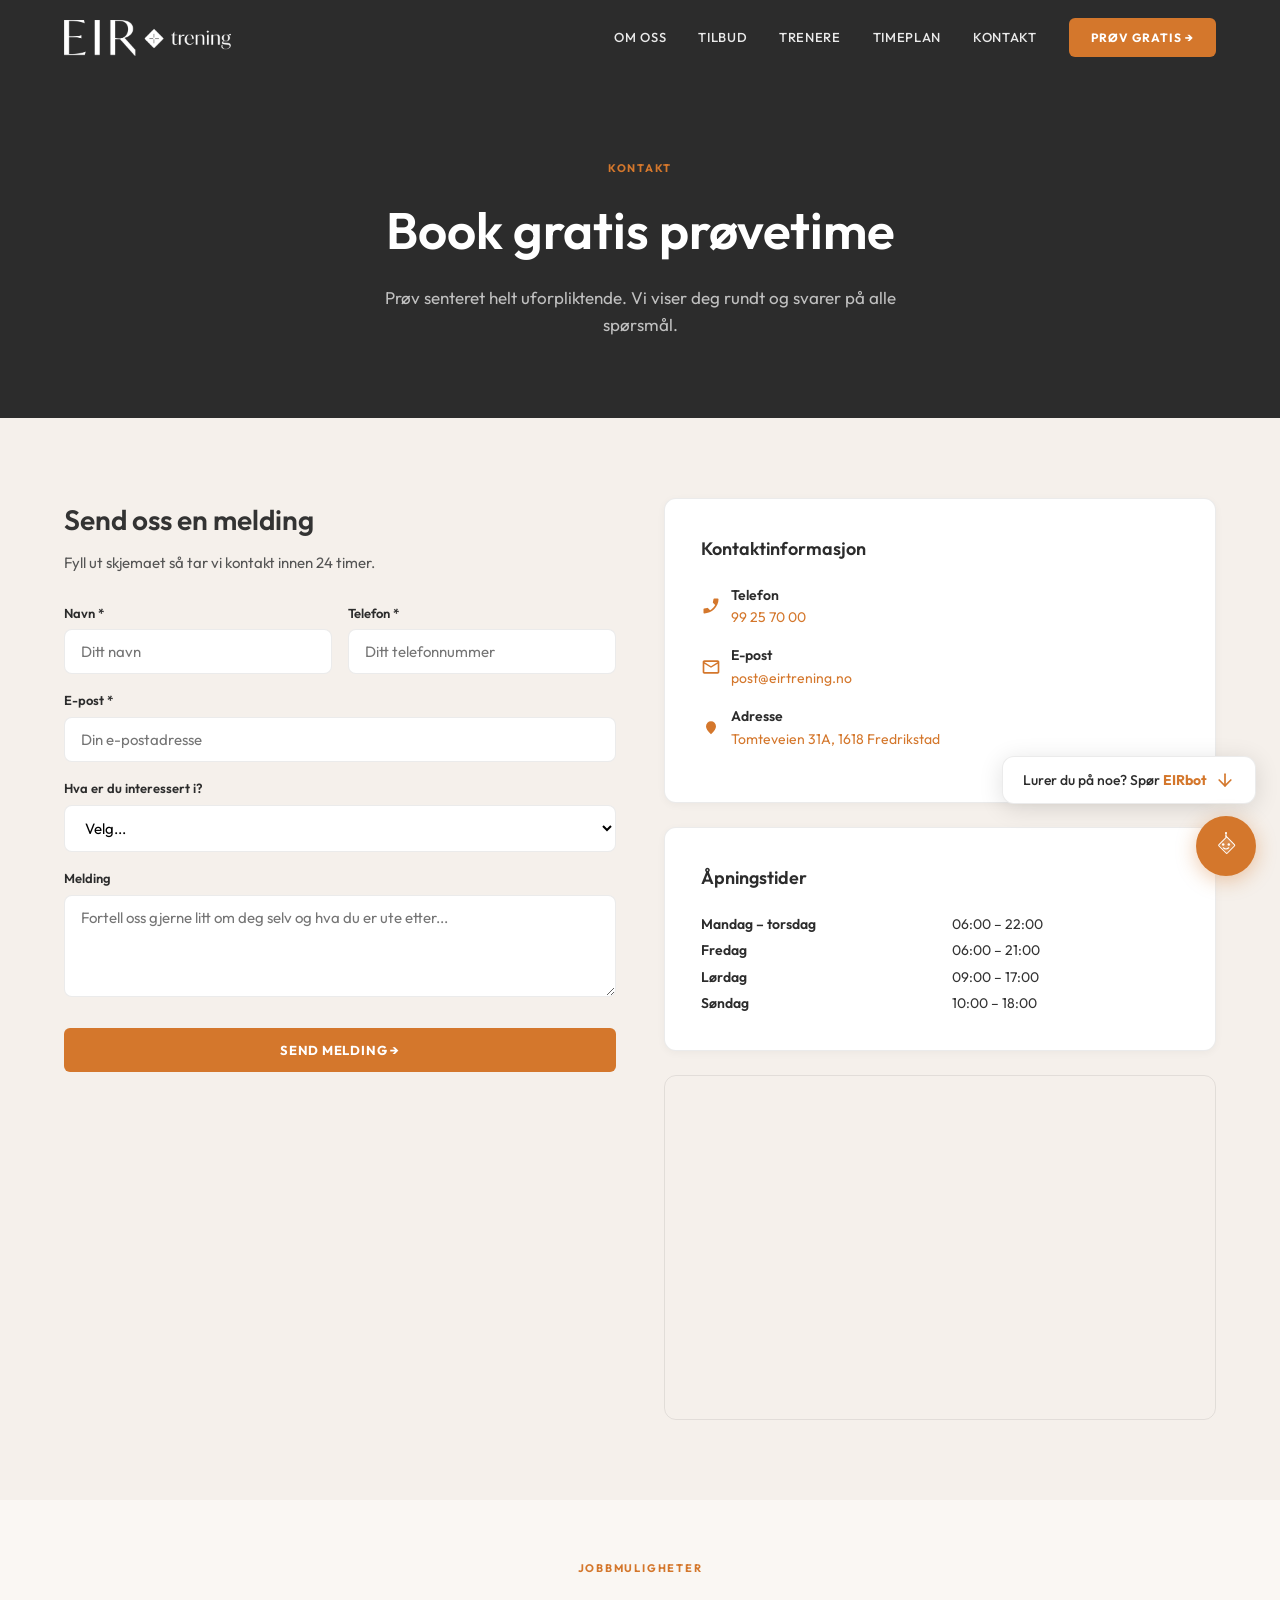
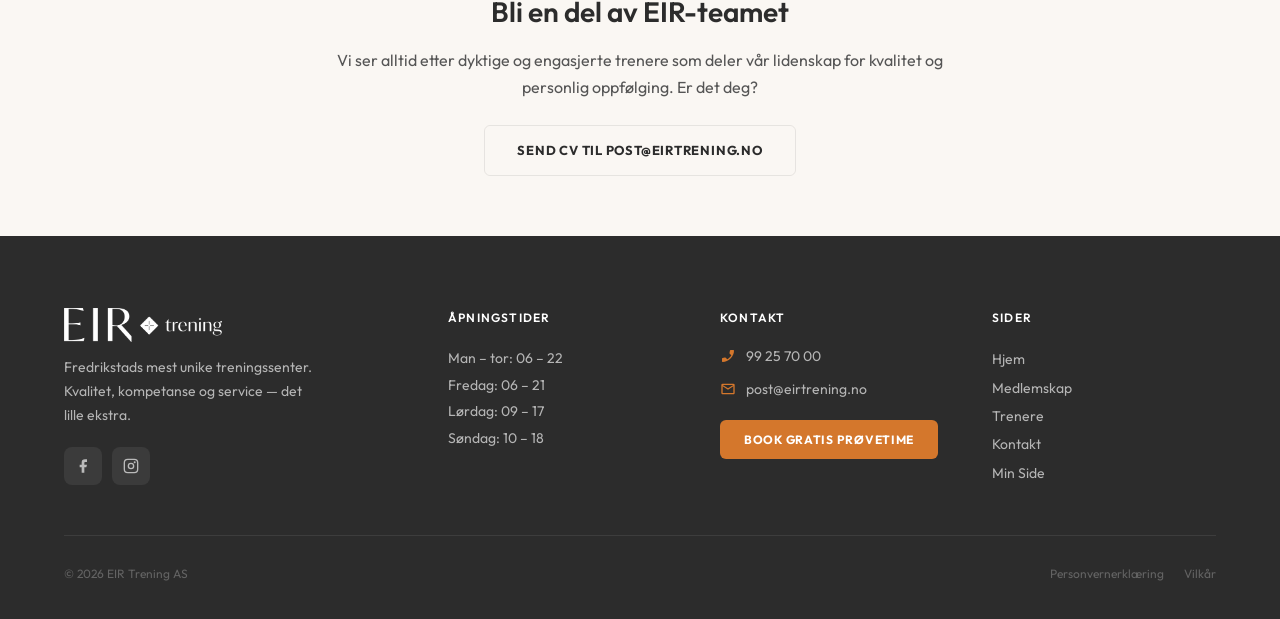
==== commit 78e92c6f: "Implement all improvements from EIR-nettside-forbedringer.md Bug fixes: - Fix benefits grid: moved f" ====
--- a/kontakt.html
+++ b/kontakt.html
@@ -127,6 +127,18 @@
     </div>
   </section>
 
+  <!-- JOBBMULIGHETER -->
+  <section style="padding:60px 0;background:var(--warm-light)">
+    <div class="container" style="max-width:680px;text-align:center">
+      <div class="fade-up">
+        <span class="section-label">Jobbmuligheter</span>
+        <h2 style="font-family:var(--font-heading);font-size:28px;font-weight:600;margin-bottom:12px;color:var(--dark)">Bli en del av EIR-teamet</h2>
+        <p style="font-size:16px;line-height:1.7;color:var(--dark-soft);margin-bottom:24px">Vi ser alltid etter dyktige og engasjerte trenere som deler vår lidenskap for kvalitet og personlig oppfølging. Er det deg?</p>
+        <a href="mailto:post@eirtrening.no?subject=Jobbsøknad – EIR Trening" class="btn btn-outline-dark">Send CV til post@eirtrening.no</a>
+      </div>
+    </div>
+  </section>
+
   <!-- FOOTER -->
   <footer class="footer">
     <div class="container">
--- a/styles.css
+++ b/styles.css
@@ -469,6 +469,89 @@
   z-index: 1;
 }
 
+/* ===== TRAINING TICKER ===== */
+.training-ticker {
+  display: flex;
+  gap: 12px;
+  overflow-x: auto;
+  padding: 4px 0 12px;
+  scrollbar-width: none;
+  -ms-overflow-style: none;
+}
+
+.training-ticker::-webkit-scrollbar { display: none; }
+
+.ticker-item {
+  flex-shrink: 0;
+  padding: 10px 24px;
+  background: var(--warm-bg);
+  border: 1.5px solid var(--border);
+  border-radius: 30px;
+  font-size: 14px;
+  font-weight: 600;
+  color: var(--dark);
+  transition: all 0.3s;
+  white-space: nowrap;
+}
+
+.ticker-item:hover {
+  background: var(--orange);
+  color: var(--white);
+  border-color: var(--orange);
+}
+
+/* ===== SCHEDULE TABLE ===== */
+.schedule-table-wrapper {
+  overflow-x: auto;
+  border-radius: var(--radius);
+  border: 1px solid var(--border);
+}
+
+.schedule-table {
+  width: 100%;
+  border-collapse: collapse;
+  font-size: 13px;
+  min-width: 700px;
+}
+
+.schedule-table thead th {
+  padding: 14px 12px;
+  background: var(--dark);
+  color: var(--white);
+  font-weight: 600;
+  font-size: 12px;
+  text-transform: uppercase;
+  letter-spacing: 0.05em;
+}
+
+.schedule-table tbody td {
+  padding: 10px 8px;
+  text-align: center;
+  border-bottom: 1px solid rgba(0,0,0,0.04);
+  font-weight: 500;
+  border-right: 1px solid rgba(0,0,0,0.04);
+}
+
+.schedule-table tbody td:first-child {
+  font-weight: 700;
+  color: var(--dark);
+  background: var(--warm-light);
+  font-size: 12px;
+  min-width: 60px;
+}
+
+.schedule-table tbody td:empty { background: var(--warm-light); opacity: 0.4; }
+
+.s-funcfit { background: rgba(212,119,44,0.12); color: #b5611a; }
+.s-hyrox { background: rgba(44,44,44,0.08); color: var(--dark); }
+.s-boxing { background: rgba(180,50,50,0.1); color: #a03030; }
+.s-yoga { background: rgba(100,160,100,0.12); color: #3a7a3a; }
+.s-spinning { background: rgba(60,120,200,0.1); color: #2a6ab0; }
+.s-taichi { background: rgba(140,100,180,0.1); color: #6a4a9a; }
+.s-mobility { background: rgba(50,150,150,0.1); color: #2a8a8a; }
+.s-senior { background: rgba(180,140,60,0.1); color: #9a7a20; }
+.s-walk { background: rgba(120,170,80,0.1); color: #5a8a30; }
+
 /* ===== FACILITIES GALLERY ===== */
 .facilities {
   padding: 100px 0;
@@ -1271,6 +1354,62 @@
   width: 100%;
   height: 100%;
   border: 0;
+}
+
+/* ===== CHATBOT HINT ===== */
+.chatbot-hint {
+  position: fixed;
+  bottom: 96px;
+  right: 24px;
+  z-index: 9998;
+  display: flex;
+  align-items: center;
+  gap: 8px;
+  padding: 12px 20px;
+  background: var(--white);
+  border-radius: 12px;
+  box-shadow: 0 4px 24px rgba(0,0,0,0.12);
+  border: 1px solid var(--border);
+  font-size: 14px;
+  font-weight: 500;
+  color: var(--dark);
+  cursor: pointer;
+  opacity: 0;
+  transform: translateY(12px);
+  transition: opacity 0.5s cubic-bezier(0.4,0,0.2,1), transform 0.5s cubic-bezier(0.4,0,0.2,1);
+  pointer-events: none;
+}
+
+.chatbot-hint.visible {
+  opacity: 1;
+  transform: translateY(0);
+  pointer-events: auto;
+}
+
+.chatbot-hint.hidden {
+  opacity: 0;
+  transform: translateY(12px);
+  pointer-events: none;
+}
+
+.chatbot-hint b {
+  color: var(--orange);
+}
+
+.chatbot-hint svg {
+  color: var(--orange);
+  animation: hintBounce 2s ease infinite;
+  flex-shrink: 0;
+}
+
+@keyframes hintBounce {
+  0%, 100% { transform: translateY(0); }
+  50% { transform: translateY(4px); }
+}
+
+.chatbot-hint:hover {
+  border-color: var(--orange);
+  box-shadow: 0 4px 24px rgba(212,119,44,0.15);
 }
 
 /* ===== CHATBOT ===== */
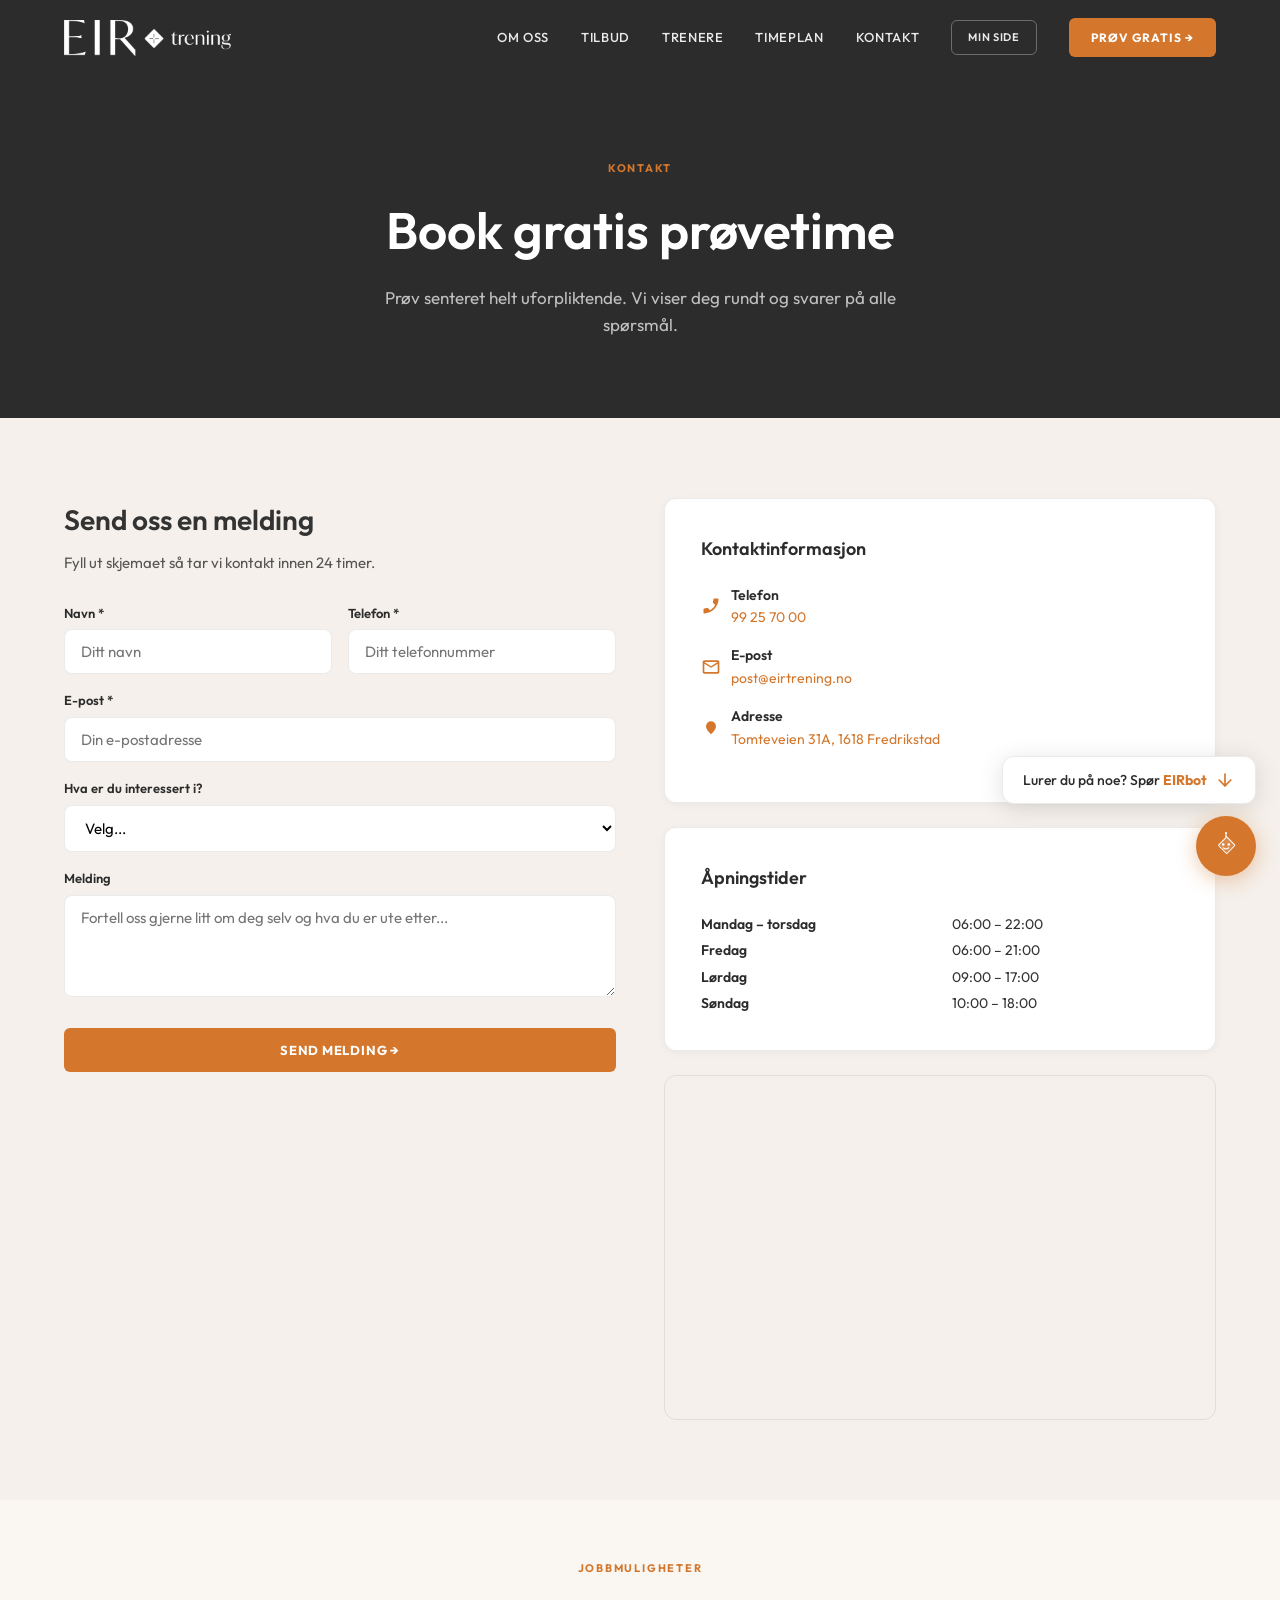
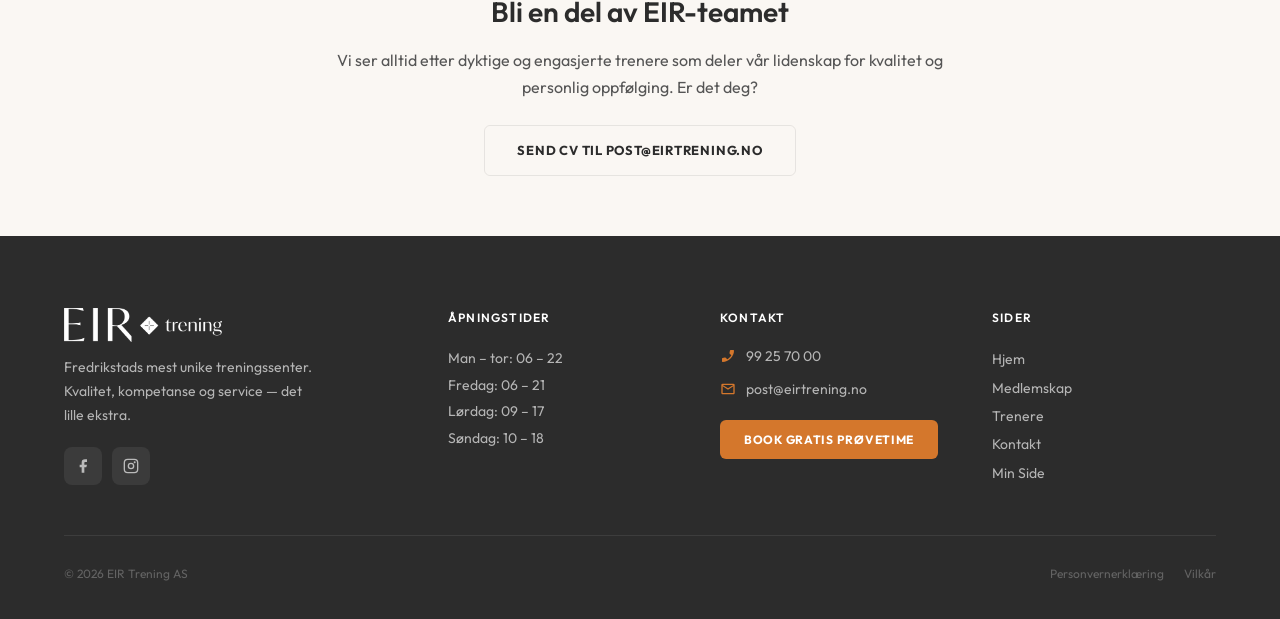
==== commit 4fb0c0b4: "Replace FITR references with Min Side, add Min Side to navbar - Remove all FITR-appen references (EI" ====
--- a/kontakt.html
+++ b/kontakt.html
@@ -22,6 +22,7 @@
         <a href="trenere.html">Trenere</a>
         <a href="index.html#timeplan">Timeplan</a>
         <a href="kontakt.html">Kontakt</a>
+        <a href="https://minside.eirtrening.no/" target="_blank" class="nav-minside">Min Side</a>
         <a href="kontakt.html" class="nav-cta">Prøv gratis →</a>
       </div>
       <button class="nav-toggle" id="navToggle" aria-label="Meny"><span></span><span></span><span></span></button>
--- a/styles.css
+++ b/styles.css
@@ -148,6 +148,27 @@
 
 .nav-cta::after { display: none !important; }
 
+.nav-minside {
+  padding: 8px 16px !important;
+  border: 1.5px solid rgba(255,255,255,0.3) !important;
+  border-radius: 6px;
+  font-size: 11px !important;
+  font-weight: 600 !important;
+  letter-spacing: 0.06em !important;
+  transition: all 0.3s !important;
+}
+
+.nav.scrolled .nav-minside {
+  border-color: var(--border) !important;
+}
+
+.nav-minside:hover {
+  border-color: var(--orange) !important;
+  color: var(--orange) !important;
+}
+
+.nav-minside::after { display: none !important; }
+
 /* Mobile nav toggle */
 .nav-toggle {
   display: none;
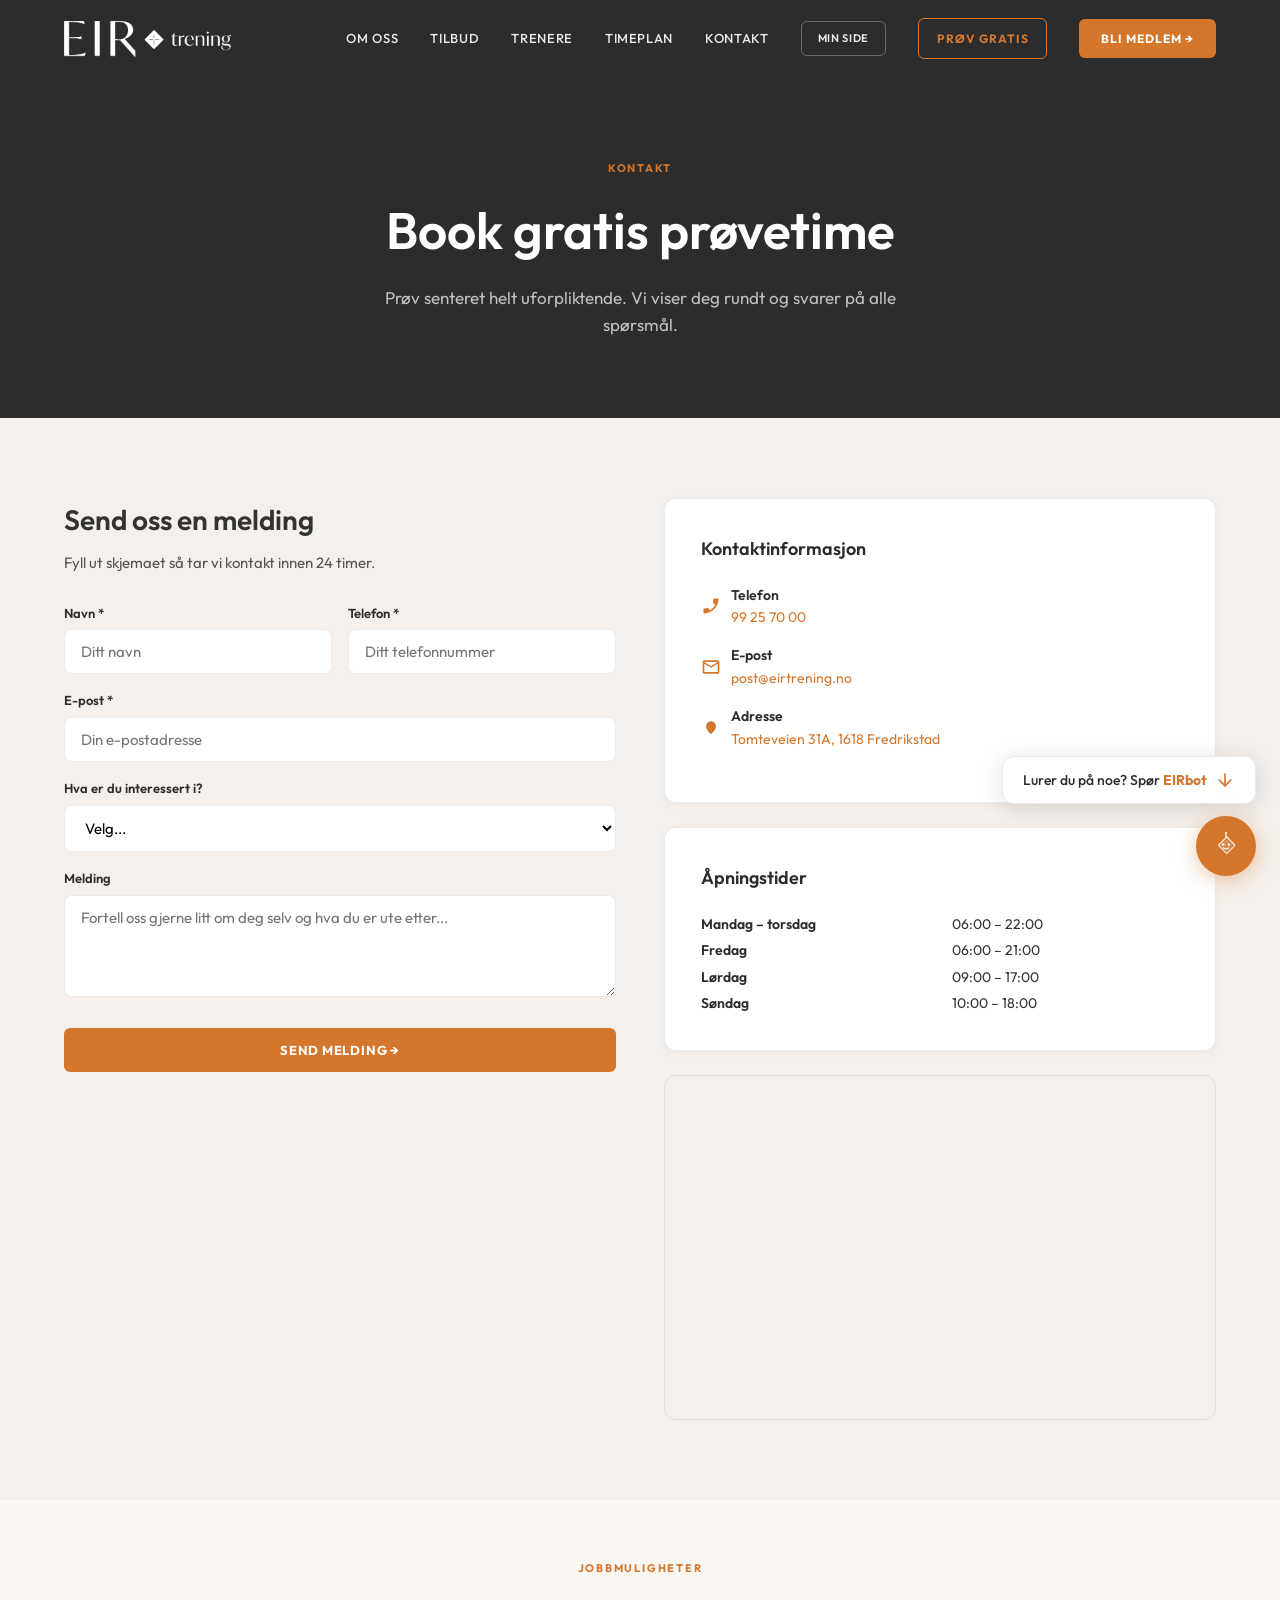
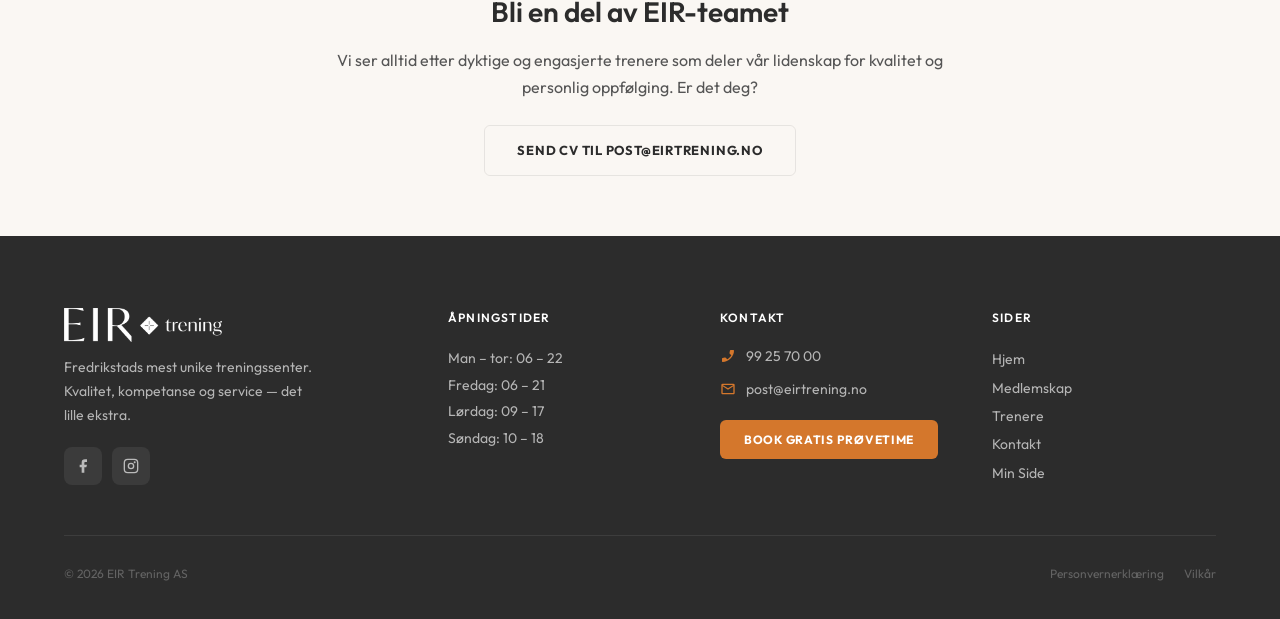
==== commit 455663f9: "Add Bli Medlem CTAs to pricing table, dual navbar buttons - Added "Bli medlem →" button row at botto" ====
--- a/kontakt.html
+++ b/kontakt.html
@@ -23,7 +23,8 @@
         <a href="index.html#timeplan">Timeplan</a>
         <a href="kontakt.html">Kontakt</a>
         <a href="https://minside.eirtrening.no/" target="_blank" class="nav-minside">Min Side</a>
-        <a href="kontakt.html" class="nav-cta">Prøv gratis →</a>
+        <a href="kontakt.html" class="nav-cta-secondary">Prøv gratis</a>
+        <a href="https://blimedlem.eirtrening.no/" target="_blank" class="nav-cta">Bli medlem →</a>
       </div>
       <button class="nav-toggle" id="navToggle" aria-label="Meny"><span></span><span></span><span></span></button>
     </div>
--- a/styles.css
+++ b/styles.css
@@ -148,6 +148,24 @@
 
 .nav-cta::after { display: none !important; }
 
+.nav-cta-secondary {
+  padding: 10px 18px !important;
+  border: 1.5px solid var(--orange) !important;
+  border-radius: 6px;
+  font-size: 12px !important;
+  font-weight: 700 !important;
+  letter-spacing: 0.08em !important;
+  color: var(--orange) !important;
+  background: transparent !important;
+  transition: all 0.3s !important;
+}
+
+.nav-cta-secondary:hover {
+  background: rgba(212,119,44,0.1) !important;
+}
+
+.nav-cta-secondary::after { display: none !important; }
+
 .nav-minside {
   padding: 8px 16px !important;
   border: 1.5px solid rgba(255,255,255,0.3) !important;
@@ -1162,6 +1180,40 @@
 
 .table-check { color: var(--orange); font-weight: 700; }
 .table-cross { color: #ccc; }
+
+.cta-row td {
+  padding: 20px 8px !important;
+  border-bottom: none !important;
+}
+
+.btn-table {
+  display: inline-block;
+  padding: 10px 18px;
+  font-size: 12px;
+  font-weight: 700;
+  letter-spacing: 0.04em;
+  border: 1.5px solid var(--orange);
+  border-radius: 6px;
+  color: var(--orange);
+  background: transparent;
+  transition: all 0.3s;
+  white-space: nowrap;
+}
+
+.btn-table:hover {
+  background: var(--orange);
+  color: var(--white);
+}
+
+.btn-table-popular {
+  background: var(--orange);
+  color: var(--white);
+}
+
+.btn-table-popular:hover {
+  background: var(--orange-dark);
+  border-color: var(--orange-dark);
+}
 
 /* ===== FAQ ===== */
 .faq {
